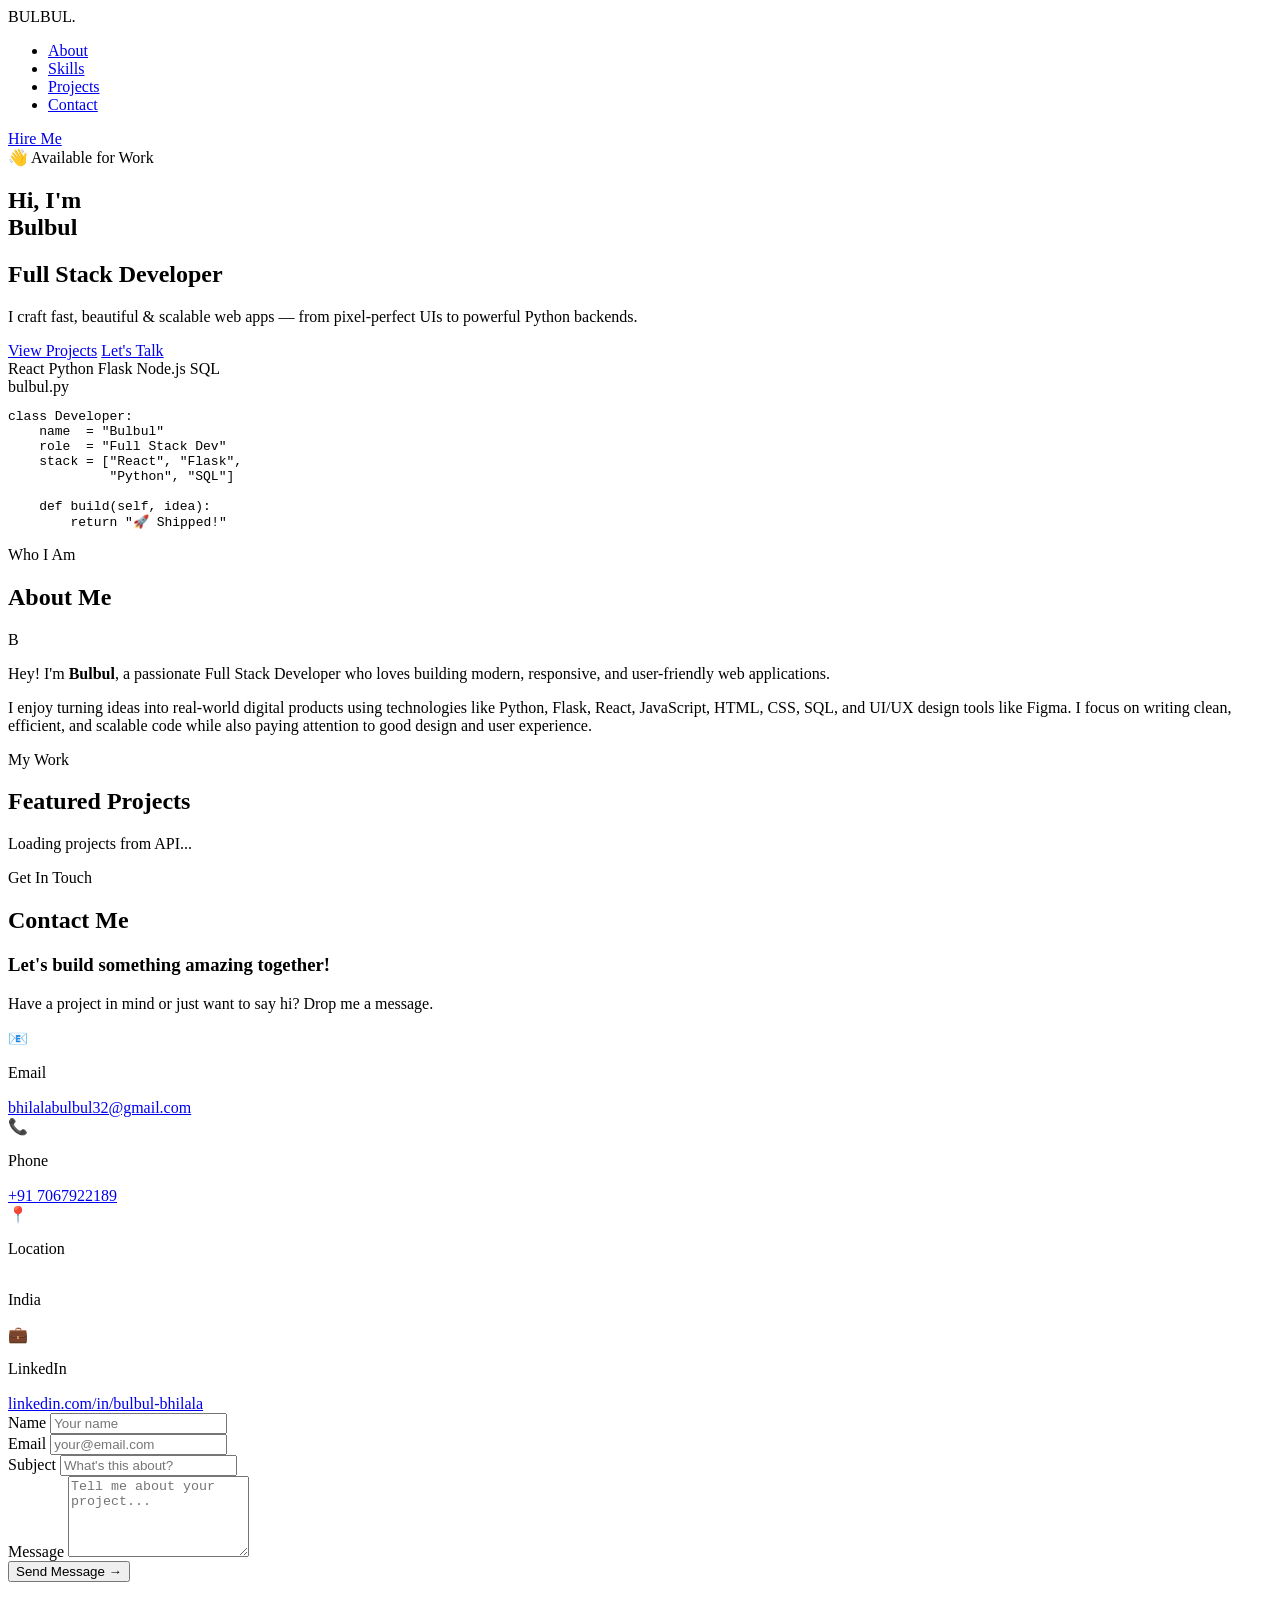
==== templates/index.html @ 244468cb "update change" ====
<!DOCTYPE html>
<html lang="en">
<head>
  <meta charset="UTF-8"/>
  <meta name="viewport" content="width=device-width, initial-scale=1.0"/>
  <title>Bulbul | Full Stack Developer</title>
  <link href="https://fonts.googleapis.com/css2?family=Syne:wght@400;700;800&family=DM+Sans:wght@300;400;500&display=swap" rel="stylesheet"/>
  <link rel="stylesheet" href="{{ url_for('static', filename='style.css') }}"/>
</head>
<body>

  <!-- NAVBAR -->
  <nav class="navbar" id="navbar">
    <div class="logo">BUL<span>BUL</span><em>.</em></div>
    <ul class="nav-links">
      <li><a href="#about">About</a></li>
      <li><a href="#skills">Skills</a></li>
      <li><a href="#projects">Projects</a></li>
      <li><a href="#contact">Contact</a></li>
    </ul>
    <a href="#contact" class="nav-cta">Hire Me</a>
  </nav>

  <!-- HERO -->
  <section class="hero" id="home">
    <div class="blob blob1"></div>
    <div class="blob blob2"></div>
    <div class="blob blob3"></div>
    <div class="hero-left">
      <span class="badge">👋 Available for Work</span>
      <h1>Hi, I'm <br/><span class="grad-text">Bulbul</span></h1>
      <h2 class="hero-role">Full Stack Developer</h2>
      <p class="hero-desc">I craft fast, beautiful & scalable web apps — from pixel-perfect UIs to powerful Python backends.</p>
      <div class="hero-btns">
        <a href="#projects" class="btn btn-grad">View Projects</a>
        <a href="#contact" class="btn btn-ghost">Let's Talk</a>
      </div>
      <div class="tech-chips">
        <span>React</span>
        <span>Python</span>
        <span>Flask</span>
        <span>Node.js</span>
        <span>SQL</span>
      </div>
    </div>
    <div class="hero-right">
      <div class="code-window">
        <div class="win-bar">
          <span class="dot r"></span>
          <span class="dot y"></span>
          <span class="dot g"></span>
          <span class="win-title">bulbul.py</span>
        </div>
<pre class="code-body"><span class="ck">class</span> <span class="cc">Developer</span>:
    name  = <span class="cs">"Bulbul"</span>
    role  = <span class="cs">"Full Stack Dev"</span>
    stack = [<span class="cs">"React"</span>, <span class="cs">"Flask"</span>,
             <span class="cs">"Python"</span>, <span class="cs">"SQL"</span>]

    <span class="ck">def</span> <span class="cf">build</span>(self, idea):
        <span class="ck">return</span> <span class="cs">"🚀 Shipped!"</span></pre>
      </div>
    </div>
  </section>

  <!-- ABOUT -->
  <section class="about section" id="about">
    <div class="container">
      <p class="sec-tag">Who I Am</p>
      <h2 class="sec-title">About <span>Me</span></h2>
      <div class="about-grid">
        <div class="about-left">
          <div class="avatar-wrap">
            <div class="avatar-ring"></div>
            <div class="avatar">B</div>
          </div>
        </div>
        <div class="about-right">
<p>Hey! I'm <strong>Bulbul</strong>, a passionate Full Stack Developer who loves building modern, responsive, and user-friendly web applications.</p>

<p>I enjoy turning ideas into real-world digital products using technologies like Python, Flask, React, JavaScript, HTML, CSS, SQL, and UI/UX design tools like Figma. I focus on writing clean, efficient, and scalable code while also paying attention to good design and user experience.</p>
        </div>
      </div>
    </div>
  </section>
  <section class="projects section" id="projects">
    <div class="container">
      <p class="sec-tag">My Work</p>
      <h2 class="sec-title">Featured <span>Projects</span></h2>
      <div class="projects-grid" id="projects-grid">
        <p class="loading-txt">Loading projects from API...</p>
      </div>
    </div>
  </section>

  <!-- CONTACT -->
  <section class="contact section" id="contact">
    <div class="container">
      <p class="sec-tag">Get In Touch</p>
      <h2 class="sec-title">Contact <span>Me</span></h2>
      <div class="contact-grid">

        <!-- LEFT: Info + Details -->
        <div class="contact-left">
          <h3>Let's build something amazing together!</h3>
          <p>Have a project in mind or just want to say hi? Drop me a message.</p>

          <div class="contact-details">

            <div class="contact-item">
              <div class="contact-icon">📧</div>
              <div style="display: flex; flex-direction: column; gap: 1px;">
                <p class="contact-label">Email</p>
                <a href="mailto:bhilalabulbul32@gmail.com" class="contact-value">bhilalabulbul32@gmail.com</a>
              </div>
            </div>

            <div class="contact-item">
              <div class="contact-icon">📞</div>
              <div style="display: flex; flex-direction: column; gap: 1px;">
                <p class="contact-label">Phone</p>
                <a href="tel:+917067922189" class="contact-value">+91 7067922189</a>
              </div>
            </div>

            <div class="contact-item">
              <div class="contact-icon">📍</div>
              <div style="display: flex; flex-direction: column; gap: 1px;">
                <p class="contact-label">Location</p>
                <p class="contact-value">India</p>
              </div>
            </div>

            <div class="contact-item">
              <div class="contact-icon">💼</div>
              <div style="display: flex; flex-direction: column; gap: 1px;">
                <p class="contact-label">LinkedIn</p>
                <a href="https://www.linkedin.com/in/bulbul-bhilala-965a3332b" target="_blank" class="contact-value">linkedin.com/in/bulbul-bhilala</a>
              </div>
            </div>

          </div>
        </div>

        <!-- RIGHT: Contact Form -->
        <form class="contact-form" id="contactForm">
          <input type="hidden" name="access_key" value="e0e273f2-688c-4312-92c9-4415146a4532">

          <div class="form-row">
            <div class="field">
              <label>Name</label>
              <input type="text" name="name" placeholder="Your name" required/>
            </div>
            <div class="field">
              <label>Email</label>
              <input type="email" name="email" placeholder="your@email.com" required/>
            </div>
          </div>

          <div class="field">
            <label>Subject</label>
            <input type="text" name="subject" placeholder="What's this about?" required/>
          </div>

          <div class="field">
            <label>Message</label>
            <textarea name="message" rows="5" placeholder="Tell me about your project..." required></textarea>
          </div>

          <button type="submit" class="btn btn-grad btn-full" id="submitBtn">Send Message →</button>
          <p id="formStatus" style="margin-top: 10px; text-align: center; font-size: 14px;"></p>
        </form>

      </div>
    </div>
  </section>

  <!-- FOOTER -->
  <footer class="footer">
    <p>Designed & Built by <strong>Bulbul</strong>Full Stack Developer. All Rights Reserved.</p>
  </footer>

  <script>
    window.addEventListener('scroll', () => {
      document.getElementById('navbar').classList.toggle('scrolled', scrollY > 60);
    });

    fetch('/api/projects')
      .then(r => r.json())
      .then(data => {
        const grid = document.getElementById('projects-grid');
        grid.innerHTML = data.map(p => `
          <div class="proj-card">
            <div class="proj-tag">${p.tag}</div>
            <h3>${p.title}</h3>
            <p>${p.description}</p>
            <div class="proj-tech">
              ${p.tech.map(t => `<span>${t}</span>`).join('')}
            </div>
          </div>
        `).join('');
      });

    const form = document.getElementById('contactForm');
    const btn = document.getElementById('submitBtn');
    const status = document.getElementById('formStatus');

    form.addEventListener('submit', async (e) => {
      e.preventDefault();
      btn.textContent = 'Sending...';
      btn.disabled = true;
      status.textContent = '';
      const formData = new FormData(form);
      try {
        const res = await fetch('https://api.web3forms.com/submit', {
          method: 'POST',
          body: formData
        });
        const data = await res.json();
        if (data.success) {
          btn.textContent = '✅ Message Sent!';
          status.style.color = '#4ade80';
          status.textContent = "Thanks! I'll get back to you soon.";
          form.reset();
        } else {
          throw new Error('Submission failed');
        }
      } catch (err) {
        btn.textContent = 'Send Message →';
        btn.disabled = false;
        status.style.color = '#f87171';
        status.textContent = 'Something went wrong. Please try again.';
      }
    });
  </script>

</body>
</html>
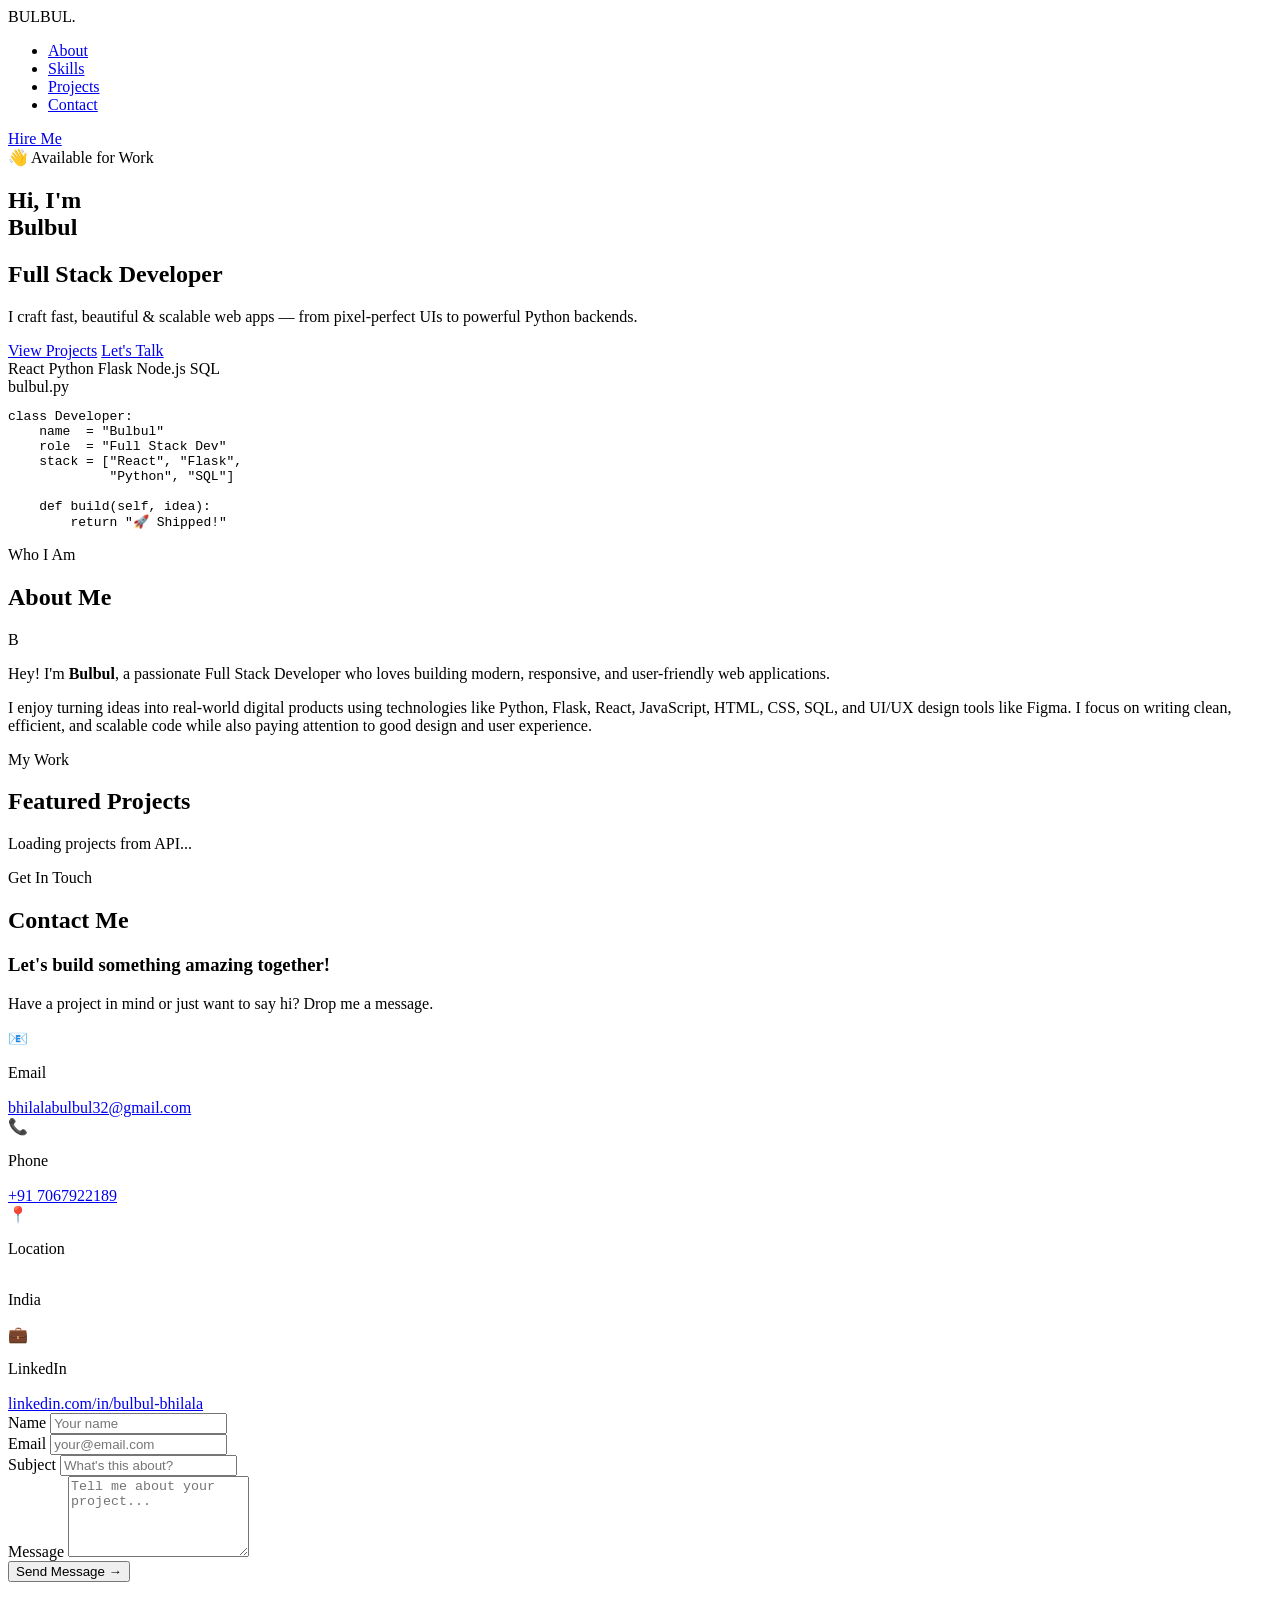
==== commit dad05cc9: "changes update" ====
--- a/templates/index.html
+++ b/templates/index.html
@@ -177,7 +177,7 @@
 
   <!-- FOOTER -->
   <footer class="footer">
-    <p>Designed & Built by <strong>Bulbul</strong>Full Stack Developer. All Rights Reserved.</p>
+    <p>Designed & Built by<strong> Bulbul </strong> — Full Stack Developer</p>
   </footer>
 
   <script>
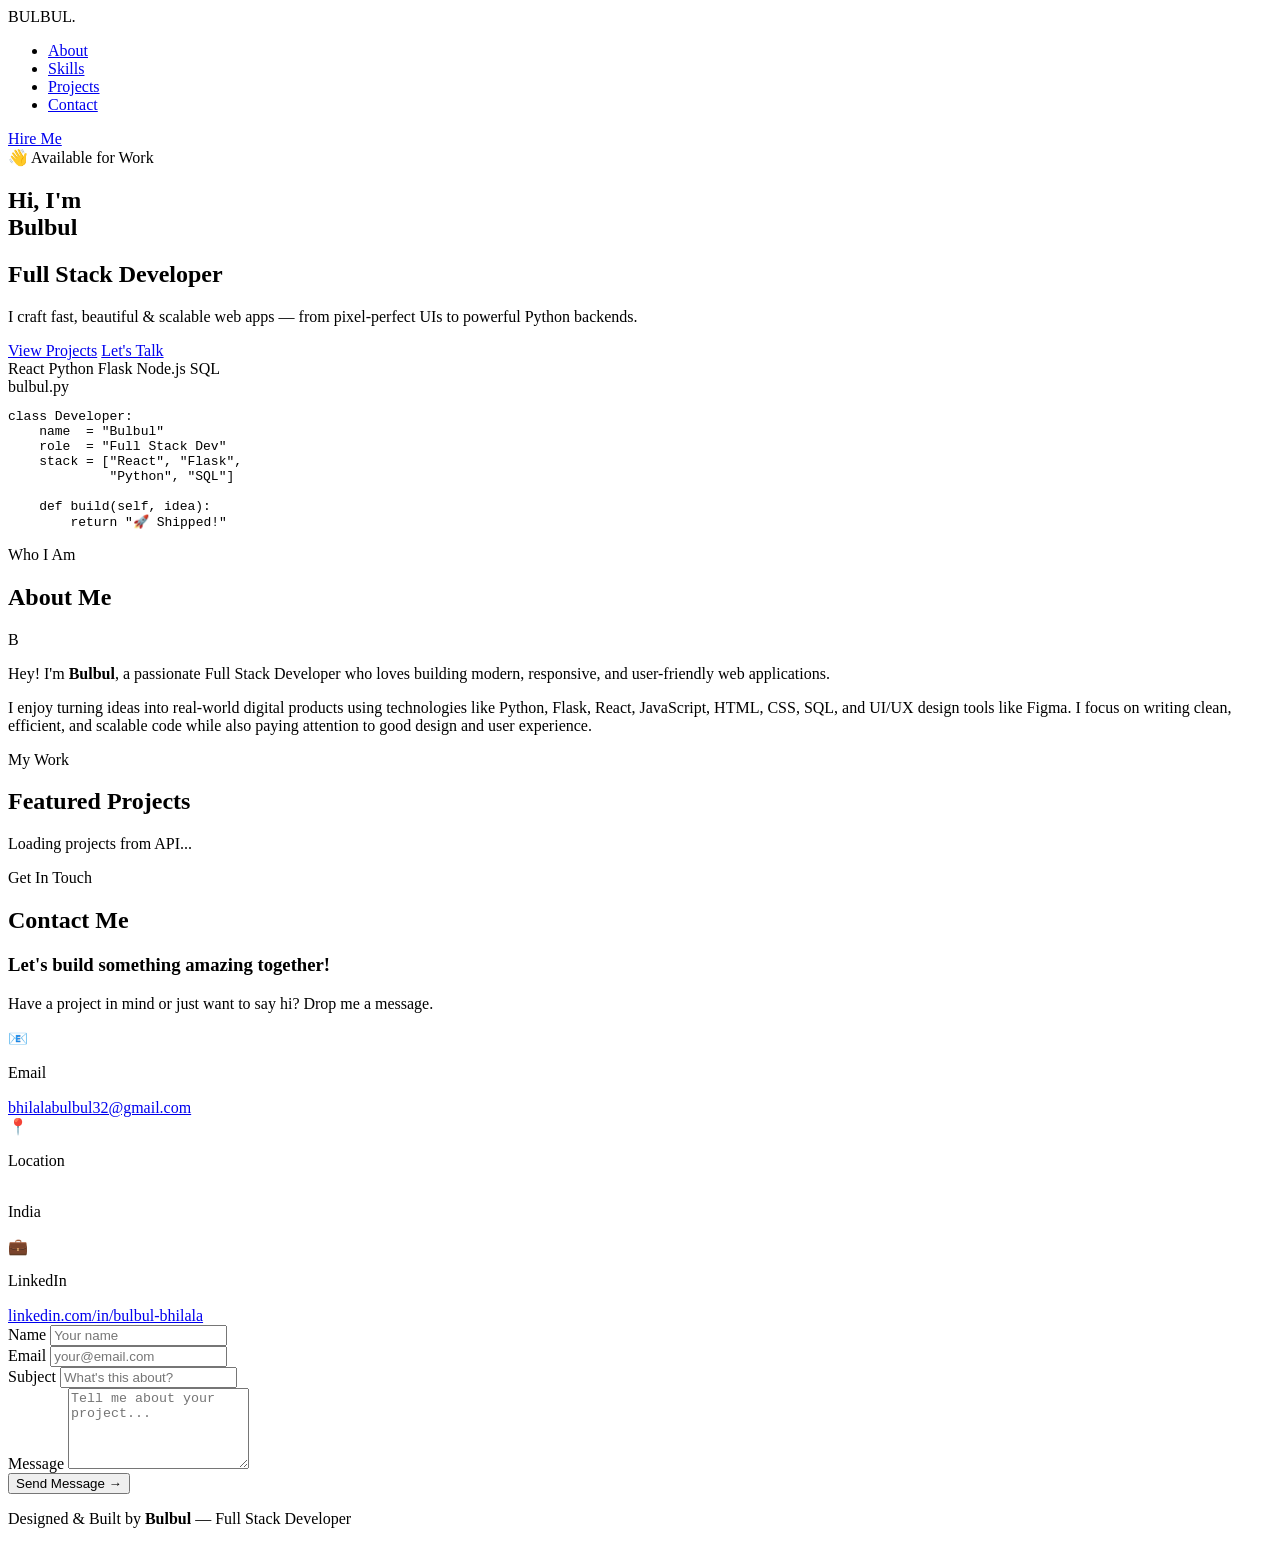
==== commit e2e58fa1: "update changes" ====
--- a/templates/index.html
+++ b/templates/index.html
@@ -115,13 +115,13 @@
               </div>
             </div>
 
-            <div class="contact-item">
+            <!-- <div class="contact-item">
               <div class="contact-icon">📞</div>
               <div style="display: flex; flex-direction: column; gap: 1px;">
                 <p class="contact-label">Phone</p>
                 <a href="tel:+917067922189" class="contact-value">+91 7067922189</a>
               </div>
-            </div>
+            </div> -->
 
             <div class="contact-item">
               <div class="contact-icon">📍</div>
@@ -189,18 +189,30 @@
       .then(r => r.json())
       .then(data => {
         const grid = document.getElementById('projects-grid');
-        grid.innerHTML = data.map(p => `
-          <div class="proj-card">
-            <div class="proj-tag">${p.tag}</div>
-            <h3>${p.title}</h3>
-            <p>${p.description}</p>
-            <div class="proj-tech">
-              ${p.tech.map(t => `<span>${t}</span>`).join('')}
-            </div>
-          </div>
-        `).join('');
+      grid.innerHTML = data.map(p => `
+  <div class="proj-card">
+
+    <img src="${p.image}" alt="${p.title}" class="proj-img">
+
+    <div class="proj-tag">${p.tag}</div>
+
+    <h3>${p.title}</h3>
+
+    <p>${p.description}</p>
+
+    <div class="proj-tech">
+      ${p.tech.map(t => `<span>${t}</span>`).join('')}
+    </div>
+
+    <div class="proj-links">
+      <a href="#">In Deployment</a>
+      <a href="${p.github}" target="_blank">GitHub</a>
+    </div>
+
+  </div>
+`).join('');
+      
       });
-
     const form = document.getElementById('contactForm');
     const btn = document.getElementById('submitBtn');
     const status = document.getElementById('formStatus');
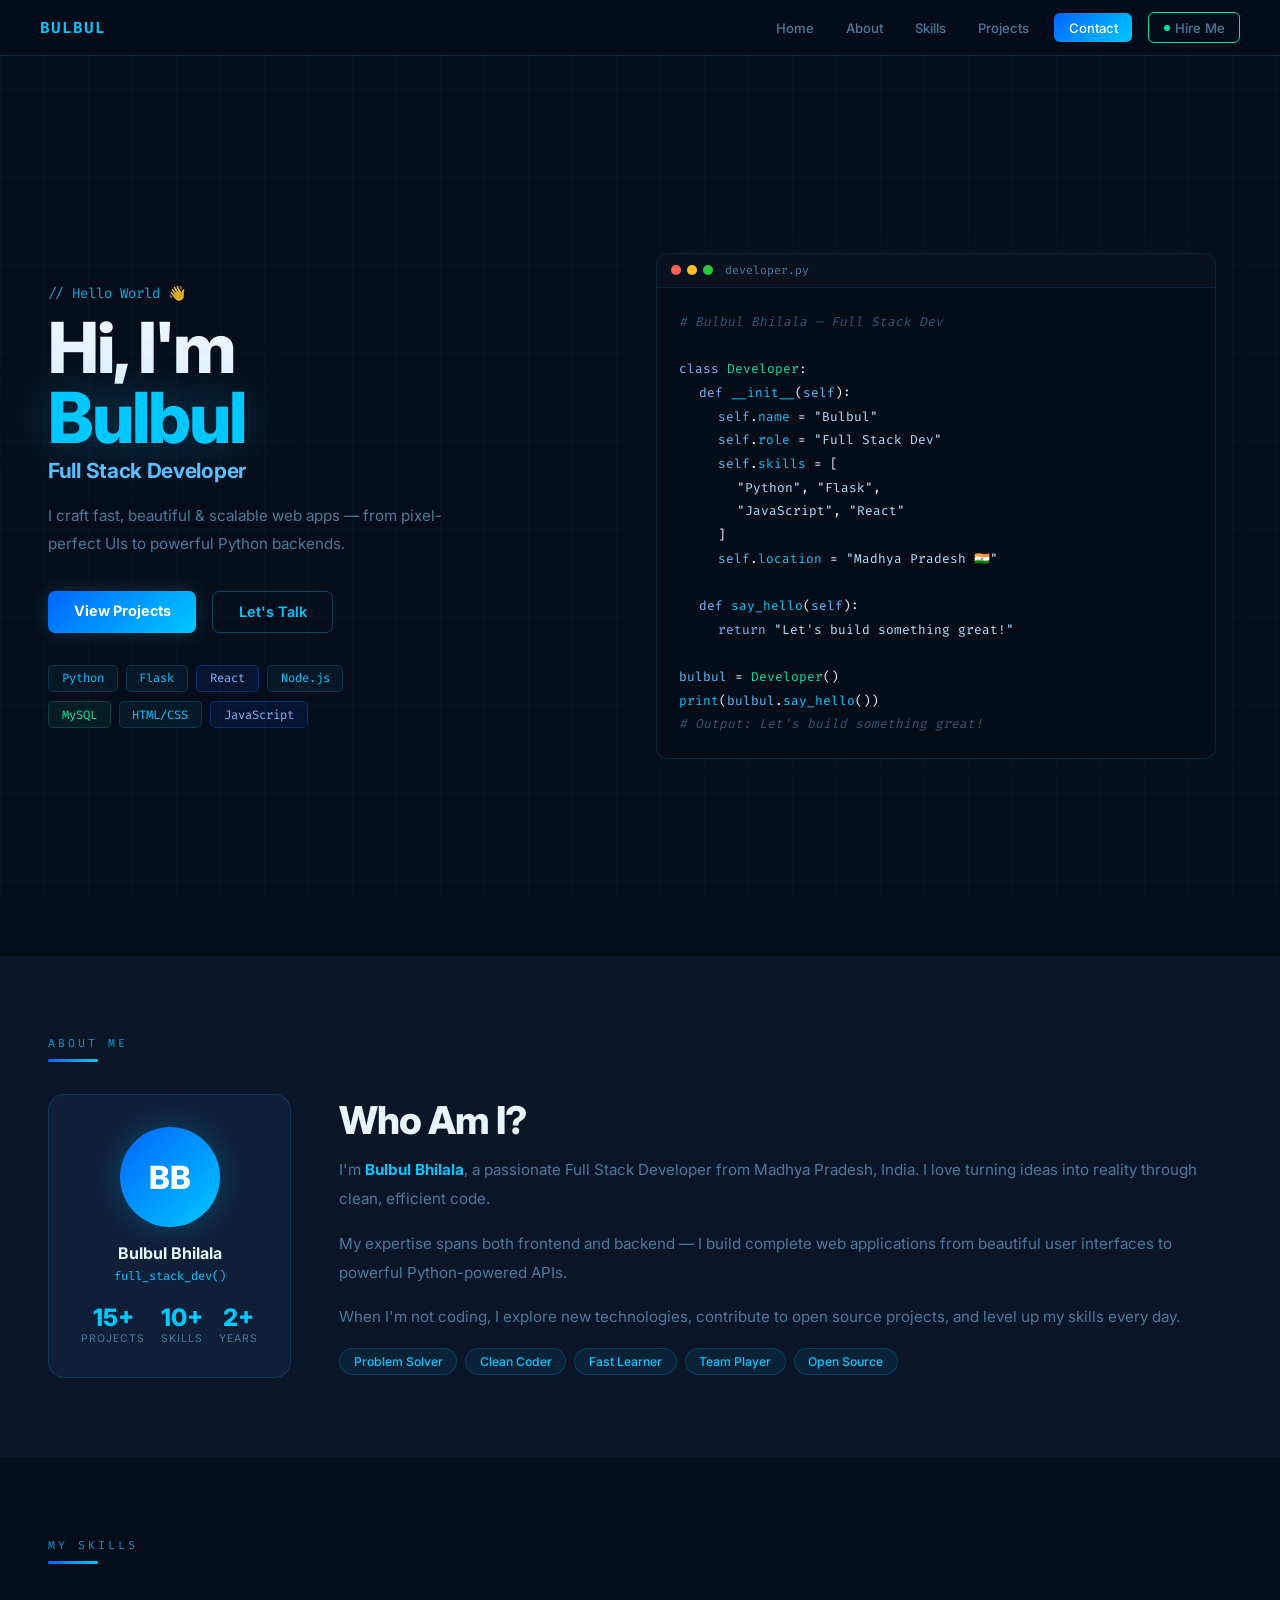
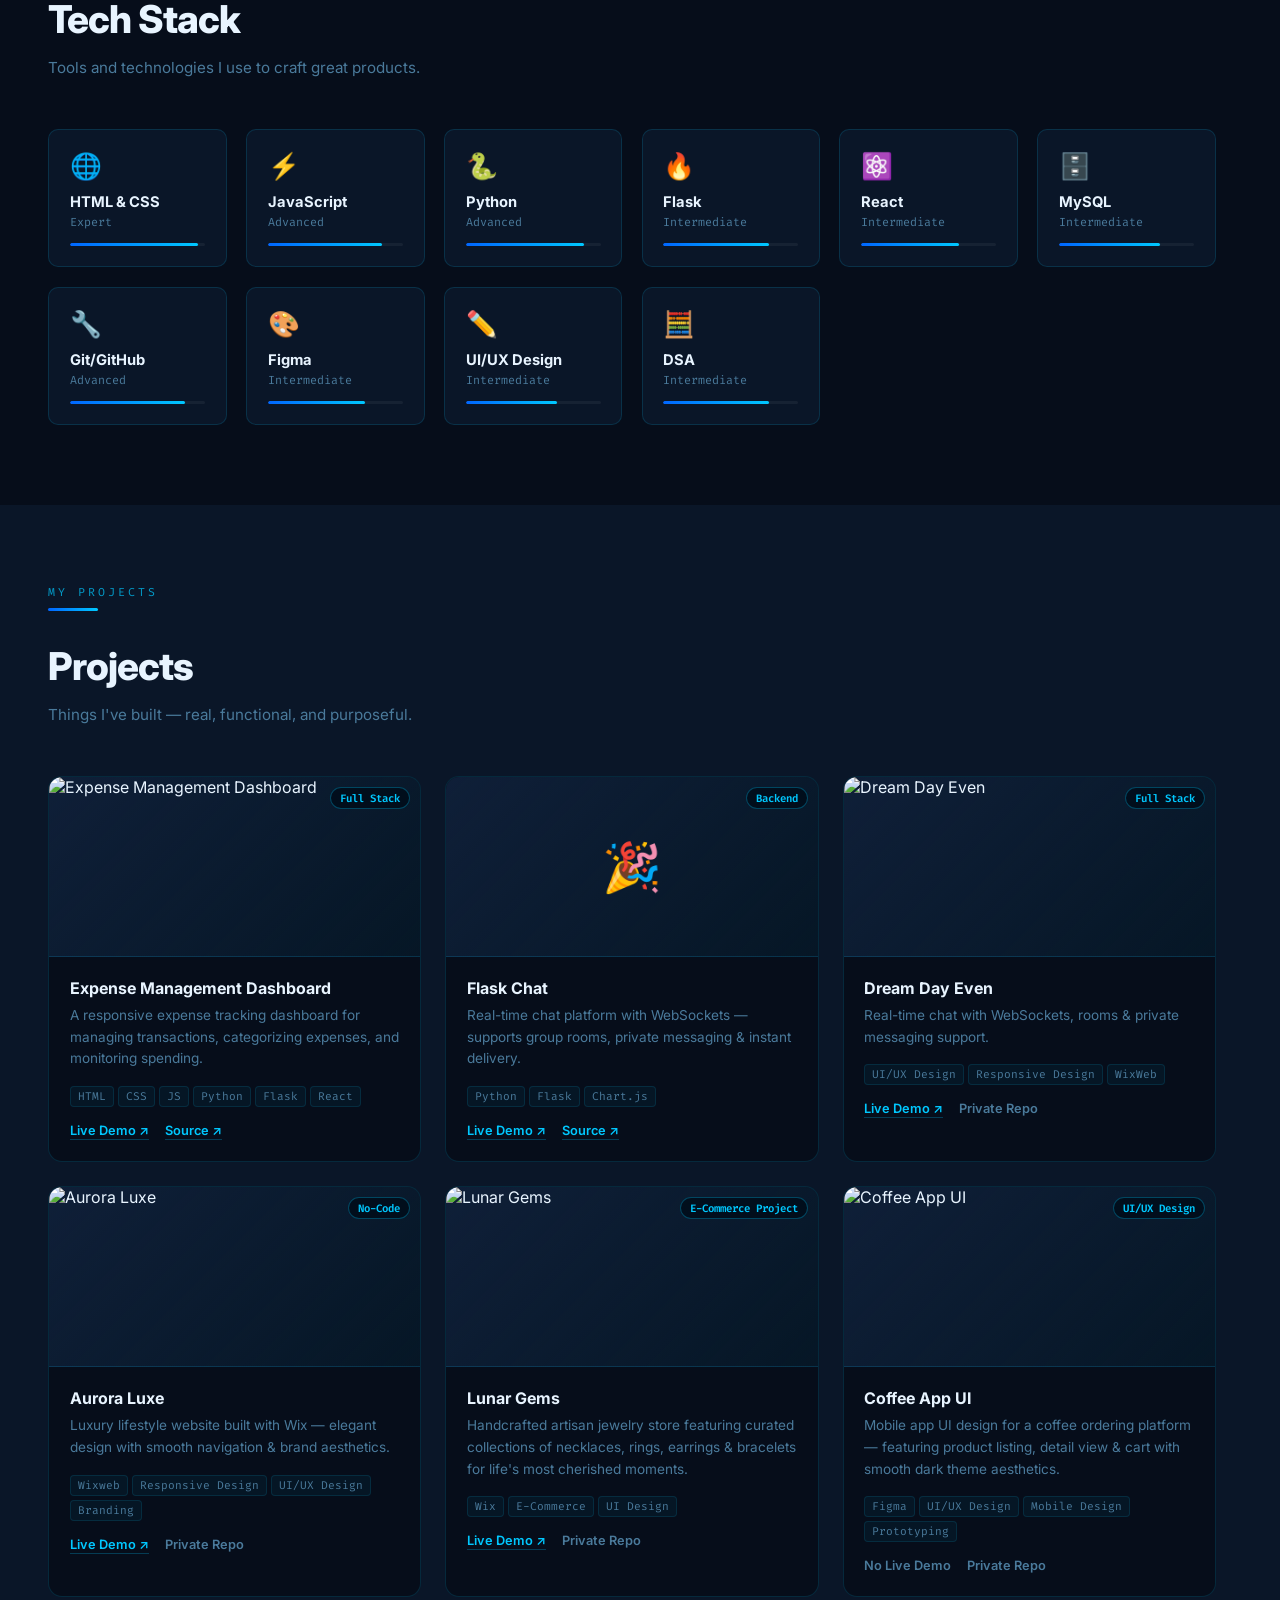
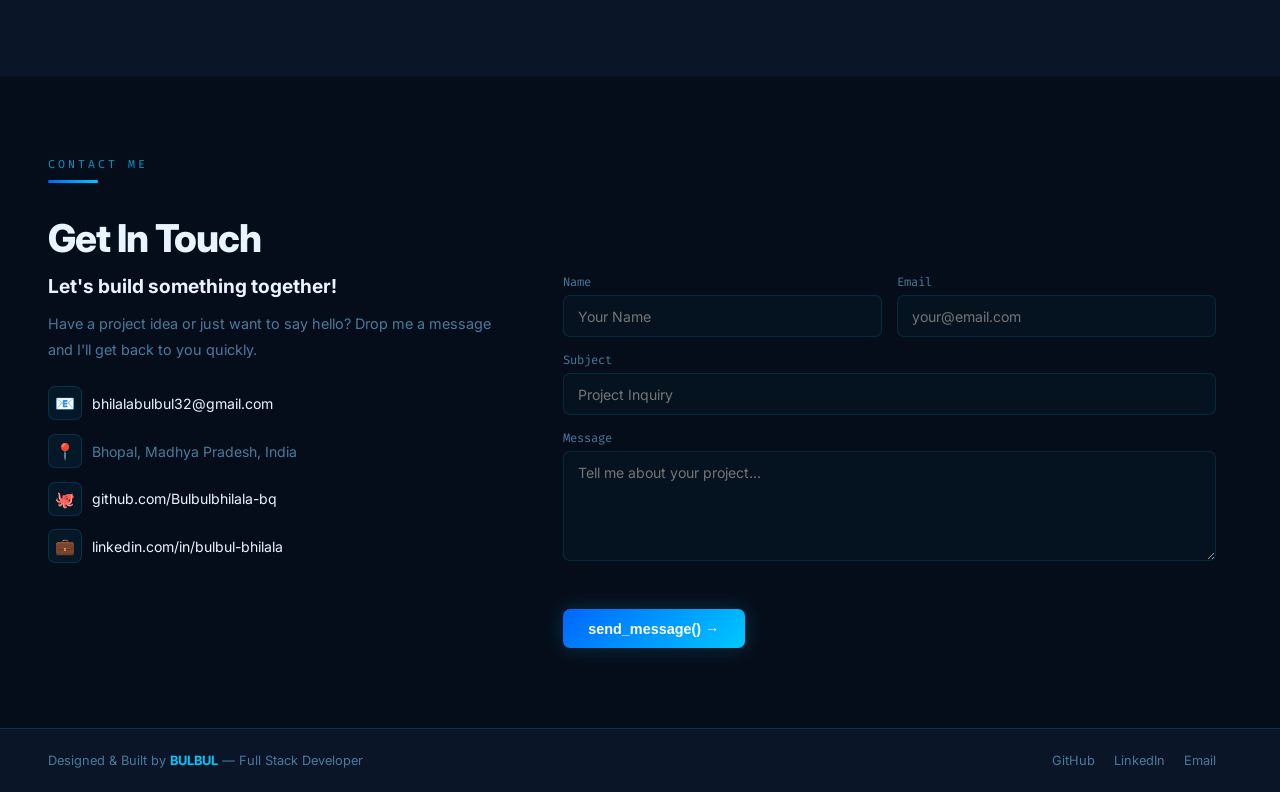
==== commit d5bb763d: "first commit" ====
--- a/templates/index.html
+++ b/templates/index.html
@@ -3,248 +3,463 @@
 <head>
   <meta charset="UTF-8"/>
   <meta name="viewport" content="width=device-width, initial-scale=1.0"/>
-  <title>Bulbul | Full Stack Developer</title>
-  <link href="https://fonts.googleapis.com/css2?family=Syne:wght@400;700;800&family=DM+Sans:wght@300;400;500&display=swap" rel="stylesheet"/>
-  <link rel="stylesheet" href="{{ url_for('static', filename='style.css') }}"/>
+  <title>Bulbul Bhilala — Portfolio</title>
+  <link href="https://fonts.googleapis.com/css2?family=Fira+Code:wght@400;500;600&family=Inter:wght@300;400;500;600;700;800&display=swap" rel="stylesheet"/>
+  <style>
+    *,*::before,*::after{box-sizing:border-box;margin:0;padding:0}
+    :root{
+      --bg:#060d1a;--bg2:#0a1628;--bg3:#0f1f38;
+      --accent:#00c8ff;--accent2:#0066ff;
+      --text:#e8f4ff;--muted:#4a7a9b;
+      --border:rgba(0,200,255,0.15);--code-bg:#040c18;--green:#00e5a0;
+    }
+    html{scroll-behavior:smooth}
+    body{background:var(--bg);color:var(--text);font-family:'Inter',sans-serif;overflow-x:hidden;min-height:100vh;}
+    .bg-grid{position:fixed;inset:0;pointer-events:none;z-index:0;
+      background-image:linear-gradient(rgba(0,200,255,0.03) 1px,transparent 1px),
+                       linear-gradient(90deg,rgba(0,200,255,0.03) 1px,transparent 1px);
+      background-size:44px 44px;}
+
+    .topbar{position:fixed;top:0;left:0;right:0;height:56px;
+      background:rgba(6,13,26,0.97);border-bottom:1px solid var(--border);
+      display:flex;align-items:center;justify-content:space-between;
+      padding:0 2.5rem;z-index:100;backdrop-filter:blur(14px);}
+    .logo{font-family:'Fira Code',monospace;font-size:1rem;font-weight:600;color:var(--accent);letter-spacing:1px;}
+    .topnav{display:flex;align-items:center;gap:0.2rem;}
+    .topnav a{color:var(--muted);text-decoration:none;font-size:0.82rem;font-weight:500;
+      padding:0.4rem 0.9rem;border-radius:6px;transition:color 0.2s,background 0.2s;}
+    .topnav a:hover{color:var(--text);background:rgba(0,200,255,0.06);}
+    .topnav a.nav-cta{background:linear-gradient(135deg,var(--accent2),var(--accent));color:#fff;margin-left:0.5rem;}
+    .topnav a.nav-cta:hover{opacity:0.88;}
+    .btn-hire{background:transparent;border:1.5px solid var(--green);color:var(--green);
+      padding:0.38rem 1.1rem;border-radius:7px;text-decoration:none;font-weight:700;font-size:0.82rem;
+      margin-left:0.8rem;cursor:pointer;transition:all 0.25s;display:inline-flex;align-items:center;gap:5px;
+      animation:hireGlow 2.5s ease-in-out infinite;}
+    .btn-hire:hover{background:rgba(0,229,160,0.1);box-shadow:0 0 22px rgba(0,229,160,0.35);transform:translateY(-1px);}
+    @keyframes hireGlow{0%,100%{box-shadow:0 0 8px rgba(0,229,160,0.15)}50%{box-shadow:0 0 18px rgba(0,229,160,0.4)}}
+    .hire-dot{width:6px;height:6px;border-radius:50%;background:var(--green);animation:pulse 2s infinite;}
+    @keyframes pulse{0%,100%{opacity:1}50%{opacity:0.35}}
+
+    main{padding-top:56px;position:relative;z-index:1;}
+
+    #home{min-height:100vh;display:grid;grid-template-columns:1fr 1fr;
+      align-items:center;padding:0 4rem 0 3rem;gap:3rem;overflow:hidden;}
+    .hi-line{font-family:'Fira Code',monospace;font-size:0.88rem;color:var(--accent);margin-bottom:0.6rem;opacity:0.85;}
+    .hero-name{font-size:clamp(3rem,5.5vw,4.8rem);font-weight:800;line-height:1.0;letter-spacing:-2px;margin-bottom:0.3rem;}
+    .name-hi{color:var(--text)}
+    .name-bulbul{color:var(--accent);display:block;text-shadow:0 0 60px rgba(0,200,255,0.4);}
+    .hero-role{font-size:1.3rem;font-weight:700;color:#5bbfff;margin-bottom:1.2rem;letter-spacing:-0.3px;}
+    .hero-desc{color:var(--muted);font-size:0.95rem;line-height:1.85;max-width:420px;margin-bottom:2rem;}
+    .hero-btns{display:flex;gap:1rem;flex-wrap:wrap;}
+    .btn-primary{background:linear-gradient(135deg,var(--accent2),var(--accent));color:#fff;padding:0.72rem 1.6rem;
+      border-radius:7px;text-decoration:none;font-weight:700;font-size:0.9rem;border:none;cursor:pointer;
+      transition:transform 0.2s,box-shadow 0.2s;display:inline-block;box-shadow:0 0 20px rgba(0,200,255,0.2);}
+    .btn-primary:hover{transform:translateY(-2px);box-shadow:0 0 30px rgba(0,200,255,0.35);}
+    .btn-ghost{background:transparent;border:1.5px solid rgba(0,200,255,0.3);color:var(--accent);
+      padding:0.72rem 1.6rem;border-radius:7px;text-decoration:none;font-weight:600;font-size:0.9rem;
+      cursor:pointer;transition:border-color 0.2s,transform 0.2s,background 0.2s;display:inline-block;}
+    .btn-ghost:hover{border-color:var(--accent);transform:translateY(-2px);background:rgba(0,200,255,0.06);}
+    .skill-pills{display:flex;flex-direction:column;gap:0.6rem;margin-top:2rem;}
+    .pill-row{display:flex;gap:0.5rem;flex-wrap:wrap;}
+    .pill{background:rgba(0,200,255,0.06);border:1px solid rgba(0,200,255,0.18);color:var(--accent);
+      padding:0.28rem 0.8rem;border-radius:5px;font-size:0.76rem;font-family:'Fira Code',monospace;transition:background 0.2s;}
+    .pill:hover{background:rgba(0,200,255,0.12)}
+    .pill.blue{background:rgba(0,102,255,0.1);border-color:rgba(0,102,255,0.3);color:#7eb8ff;}
+    .pill.teal{background:rgba(0,229,160,0.07);border-color:rgba(0,229,160,0.2);color:var(--green);}
+
+    .code-box{background:var(--code-bg);border:1px solid var(--border);border-radius:12px;overflow:hidden;
+      font-family:'Fira Code',monospace;box-shadow:0 0 40px rgba(0,200,255,0.06);}
+    .code-titlebar{background:#0a1220;padding:9px 14px;display:flex;align-items:center;gap:6px;border-bottom:1px solid rgba(0,200,255,0.1);}
+    .dot-r{width:10px;height:10px;border-radius:50%;background:#ff5f56}
+    .dot-y{width:10px;height:10px;border-radius:50%;background:#ffbd2e}
+    .dot-g{width:10px;height:10px;border-radius:50%;background:#27c93f}
+    .code-filename{font-size:0.72rem;color:#4a7a9b;margin-left:6px;}
+    .code-body{padding:1.4rem;font-size:0.8rem;line-height:1.85;}
+    .kw{color:#7eb8ff}.cls{color:#00e5a0}.fn{color:#00c8ff}
+    .st{color:#b3e5ff}.cm{color:#2d5a7a;font-style:italic}.var{color:#5bbfff}
+    .i1{display:inline-block;width:1.5em}.i2{display:inline-block;width:3em}
+
+    section{padding:5rem 4rem 5rem 3rem}
+    .sec-tag{font-family:'Fira Code',monospace;font-size:0.72rem;letter-spacing:3px;
+      text-transform:uppercase;color:var(--accent);margin-bottom:0.5rem;opacity:0.75;}
+    .sec-title{font-size:clamp(1.8rem,3vw,2.4rem);font-weight:800;letter-spacing:-1px;margin-bottom:0.8rem;}
+    .sec-sub{color:var(--muted);font-size:0.95rem;margin-bottom:3rem;max-width:500px;line-height:1.7}
+    .sec-line{width:50px;height:3px;background:linear-gradient(90deg,var(--accent2),var(--accent));border-radius:2px;margin-bottom:2rem;}
+
+    #about{background:var(--bg2)}
+    .about-grid{display:grid;grid-template-columns:auto 1fr;gap:3rem;align-items:center;}
+    .about-card{background:var(--bg3);border:1px solid var(--border);border-radius:16px;padding:2rem;text-align:center;min-width:200px;}
+    .av{width:100px;height:100px;border-radius:50%;background:linear-gradient(135deg,var(--accent2),var(--accent));
+      display:flex;align-items:center;justify-content:center;font-size:2rem;font-weight:800;color:#fff;
+      margin:0 auto 1rem;box-shadow:0 0 30px rgba(0,200,255,0.25);}
+    .av-name{font-size:1rem;font-weight:700;margin-bottom:0.3rem;}
+    .av-role{font-size:0.76rem;color:var(--accent);font-family:'Fira Code',monospace;}
+    .stat-mini{margin-top:1.2rem;display:flex;gap:1rem;justify-content:center;flex-wrap:wrap;}
+    .sm-n{font-size:1.5rem;font-weight:800;color:var(--accent);}
+    .sm-l{font-size:0.66rem;color:var(--muted);letter-spacing:1px;}
+    .about-text p{color:var(--muted);line-height:1.9;margin-bottom:1rem;font-size:0.95rem;}
+    .about-text strong{color:var(--accent)}
+    .highlight-tags{display:flex;flex-wrap:wrap;gap:0.5rem;margin-top:1rem;}
+    .htag{background:rgba(0,200,255,0.07);border:1px solid rgba(0,200,255,0.18);color:var(--accent);
+      padding:0.3rem 0.85rem;border-radius:100px;font-size:0.76rem;font-weight:500;}
+
+    #skills{background:var(--bg)}
+    .skills-grid{display:grid;grid-template-columns:repeat(auto-fit,minmax(175px,1fr));gap:1.2rem;}
+    .sk{background:var(--bg2);border:1px solid var(--border);border-radius:10px;padding:1.3rem;
+      transition:border-color 0.25s,transform 0.2s,box-shadow 0.2s;}
+    .sk:hover{border-color:var(--accent);transform:translateY(-4px);box-shadow:0 8px 30px rgba(0,200,255,0.1);}
+    .sk-ico{font-size:1.6rem;margin-bottom:0.7rem;}
+    .sk-name{font-weight:700;font-size:0.92rem;margin-bottom:0.2rem;}
+    .sk-lv{font-size:0.73rem;color:var(--muted);font-family:'Fira Code',monospace;margin-bottom:0.8rem;}
+    .sk-bar{height:3px;background:rgba(255,255,255,0.05);border-radius:2px;overflow:hidden;}
+    .sk-fill{height:100%;background:linear-gradient(90deg,var(--accent2),var(--accent));border-radius:2px;transition:width 1.2s ease;}
+
+    #projects{background:var(--bg2)}
+    .proj-grid{display:grid;grid-template-columns:repeat(auto-fit,minmax(300px,1fr));gap:1.5rem;}
+    .pc{background:var(--bg);border:1px solid var(--border);border-radius:14px;overflow:hidden;
+      transition:border-color 0.25s,transform 0.2s,box-shadow 0.2s;}
+    .pc:hover{border-color:var(--accent);transform:translateY(-6px);box-shadow:0 16px 40px rgba(0,200,255,0.1);}
+    .pt{height:180px;overflow:hidden;position:relative;
+      background:linear-gradient(135deg,var(--bg3),rgba(0,200,255,0.05));border-bottom:1px solid var(--border);}
+    .pt img{width:100%;height:100%;object-fit:cover;transition:transform 0.4s ease;display:block;}
+    .pc:hover .pt img{transform:scale(1.04);}
+    .pt-fallback{width:100%;height:100%;display:flex;align-items:center;justify-content:center;font-size:3rem;}
+    .pb-badge{position:absolute;top:10px;right:10px;background:rgba(0,13,26,0.85);
+      border:1px solid rgba(0,200,255,0.3);color:var(--accent);padding:3px 9px;border-radius:100px;
+      font-size:0.67rem;font-family:'Fira Code',monospace;font-weight:600;backdrop-filter:blur(6px);}
+    .pb{padding:1.3rem;}
+    .pt2{font-weight:700;font-size:1rem;margin-bottom:0.45rem;}
+    .pd{color:var(--muted);font-size:0.85rem;line-height:1.6;margin-bottom:1rem;}
+    .ptags{display:flex;flex-wrap:wrap;gap:4px;margin-bottom:1rem;}
+    .ptag{background:rgba(0,200,255,0.05);border:1px solid rgba(0,200,255,0.12);color:#4a7a9b;
+      padding:2px 7px;border-radius:4px;font-size:0.7rem;font-family:'Fira Code',monospace;}
+    .pls{display:flex;gap:1rem;}
+    .pl{color:var(--accent);font-size:0.8rem;text-decoration:none;font-weight:600;display:flex;align-items:center;gap:4px;
+      border-bottom:1px solid rgba(0,200,255,0.25);padding-bottom:1px;transition:border-color 0.2s,color 0.2s;}
+    .pl:hover{border-color:var(--accent);color:#fff}
+    .pl.disabled{color:var(--muted);border-color:transparent;pointer-events:none;}
+
+    #contact{background:var(--bg)}
+    .contact-grid{display:grid;grid-template-columns:1fr 1.4fr;gap:3rem;align-items:start;}
+    .ci h3{font-size:1.2rem;font-weight:700;margin-bottom:0.8rem;}
+    .ci p{color:var(--muted);font-size:0.9rem;line-height:1.8;margin-bottom:1.5rem;}
+    .citem{display:flex;align-items:center;gap:10px;margin-bottom:0.85rem;font-size:0.88rem;color:var(--muted);}
+    .cico2{width:34px;height:34px;background:rgba(0,200,255,0.06);border:1px solid rgba(0,200,255,0.15);
+      border-radius:7px;display:flex;align-items:center;justify-content:center;font-size:1rem;flex-shrink:0;}
+    .citem a{color:var(--text);text-decoration:none;}
+    .citem a:hover{color:var(--accent)}
+    .cf{display:flex;flex-direction:column;gap:0.9rem;}
+    .frow{display:grid;grid-template-columns:1fr 1fr;gap:0.9rem;}
+    .fg{display:flex;flex-direction:column;gap:0.35rem;}
+    .fg label{font-size:0.76rem;color:var(--muted);font-family:'Fira Code',monospace;}
+    .fg input,.fg textarea{background:rgba(0,200,255,0.03);border:1px solid rgba(0,200,255,0.12);
+      border-radius:7px;padding:0.72rem 0.9rem;color:var(--text);font-family:inherit;
+      font-size:0.88rem;transition:border-color 0.2s;}
+    .fg input:focus,.fg textarea:focus{outline:none;border-color:var(--accent)}
+    .fg textarea{min-height:110px;resize:vertical;}
+    .fstatus{font-size:0.8rem;color:var(--accent);min-height:1.2rem;}
+
+    footer{background:var(--bg2);border-top:1px solid var(--border);
+      padding:1.5rem 4rem 1.5rem 3rem;display:flex;align-items:center;
+      justify-content:space-between;flex-wrap:wrap;gap:1rem;}
+    footer p{color:var(--muted);font-size:0.8rem;}
+    footer strong{color:var(--accent)}
+    .fsoc{display:flex;gap:1.2rem;}
+    .fsoc a{color:var(--muted);text-decoration:none;font-size:0.8rem;transition:color 0.2s;}
+    .fsoc a:hover{color:var(--accent)}
+
+    @media(max-width:900px){
+      #home{grid-template-columns:1fr;padding:4rem 1.5rem 2rem;}
+      section{padding:3.5rem 1.5rem}
+      .about-grid{grid-template-columns:1fr}
+      .contact-grid,.frow{grid-template-columns:1fr}
+      footer{padding:1.5rem}
+      .topnav a:not(.nav-cta):not(.btn-hire){display:none}
+    }
+  </style>
 </head>
 <body>
-
-  <!-- NAVBAR -->
-  <nav class="navbar" id="navbar">
-    <div class="logo">BUL<span>BUL</span><em>.</em></div>
-    <ul class="nav-links">
-      <li><a href="#about">About</a></li>
-      <li><a href="#skills">Skills</a></li>
-      <li><a href="#projects">Projects</a></li>
-      <li><a href="#contact">Contact</a></li>
-    </ul>
-    <a href="#contact" class="nav-cta">Hire Me</a>
+<div class="bg-grid"></div>
+
+<div class="topbar">
+  <div class="logo">BULBUL</div>
+  <nav class="topnav">
+    <a href="#home">Home</a>
+    <a href="#about">About</a>
+    <a href="#skills">Skills</a>
+    <a href="#projects">Projects</a>
+    <a href="#contact" class="nav-cta">Contact</a>
+    <a href="#contact" class="btn-hire"><span class="hire-dot"></span> Hire Me</a>
   </nav>
-
-  <!-- HERO -->
-  <section class="hero" id="home">
-    <div class="blob blob1"></div>
-    <div class="blob blob2"></div>
-    <div class="blob blob3"></div>
-    <div class="hero-left">
-      <span class="badge">👋 Available for Work</span>
-      <h1>Hi, I'm <br/><span class="grad-text">Bulbul</span></h1>
-      <h2 class="hero-role">Full Stack Developer</h2>
-      <p class="hero-desc">I craft fast, beautiful & scalable web apps — from pixel-perfect UIs to powerful Python backends.</p>
-      <div class="hero-btns">
-        <a href="#projects" class="btn btn-grad">View Projects</a>
-        <a href="#contact" class="btn btn-ghost">Let's Talk</a>
+</div>
+
+<main>
+
+<section id="home">
+  <div class="hero-left">
+    <div class="hi-line">// Hello World 👋</div>
+    <div class="hero-name">
+      <span class="name-hi">Hi, I'm</span>
+      <span class="name-bulbul">Bulbul</span>
+    </div>
+    <div class="hero-role">Full Stack Developer</div>
+    <p class="hero-desc">I craft fast, beautiful &amp; scalable web apps — from pixel-perfect UIs to powerful Python backends.</p>
+    <div class="hero-btns">
+      <a href="#projects" class="btn-primary">View Projects</a>
+      <a href="#contact" class="btn-ghost">Let's Talk</a>
+    </div>
+    <div class="skill-pills">
+      <div class="pill-row">
+        <span class="pill">Python</span><span class="pill">Flask</span>
+        <span class="pill blue">React</span><span class="pill">Node.js</span>
       </div>
-      <div class="tech-chips">
-        <span>React</span>
-        <span>Python</span>
-        <span>Flask</span>
-        <span>Node.js</span>
-        <span>SQL</span>
+      <div class="pill-row">
+        <span class="pill teal">MySQL</span><span class="pill">HTML/CSS</span>
+        <span class="pill blue">JavaScript</span>
       </div>
     </div>
-    <div class="hero-right">
-      <div class="code-window">
-        <div class="win-bar">
-          <span class="dot r"></span>
-          <span class="dot y"></span>
-          <span class="dot g"></span>
-          <span class="win-title">bulbul.py</span>
-        </div>
-<pre class="code-body"><span class="ck">class</span> <span class="cc">Developer</span>:
-    name  = <span class="cs">"Bulbul"</span>
-    role  = <span class="cs">"Full Stack Dev"</span>
-    stack = [<span class="cs">"React"</span>, <span class="cs">"Flask"</span>,
-             <span class="cs">"Python"</span>, <span class="cs">"SQL"</span>]
-
-    <span class="ck">def</span> <span class="cf">build</span>(self, idea):
-        <span class="ck">return</span> <span class="cs">"🚀 Shipped!"</span></pre>
+  </div>
+  <div class="code-box">
+    <div class="code-titlebar">
+      <div class="dot-r"></div><div class="dot-y"></div><div class="dot-g"></div>
+      <span class="code-filename">developer.py</span>
+    </div>
+    <div class="code-body">
+      <span class="cm"># Bulbul Bhilala — Full Stack Dev</span><br><br>
+      <span class="kw">class</span> <span class="cls">Developer</span>:<br>
+      <span class="i1"></span><span class="kw">def</span> <span class="fn">__init__</span>(<span class="var">self</span>):<br>
+      <span class="i2"></span><span class="var">self</span>.<span class="fn">name</span> = <span class="st">"Bulbul"</span><br>
+      <span class="i2"></span><span class="var">self</span>.<span class="fn">role</span> = <span class="st">"Full Stack Dev"</span><br>
+      <span class="i2"></span><span class="var">self</span>.<span class="fn">skills</span> = [<br>
+      <span class="i2"></span><span class="i1"></span><span class="st">"Python"</span>, <span class="st">"Flask"</span>,<br>
+      <span class="i2"></span><span class="i1"></span><span class="st">"JavaScript"</span>, <span class="st">"React"</span><br>
+      <span class="i2"></span>]<br>
+      <span class="i2"></span><span class="var">self</span>.<span class="fn">location</span> = <span class="st">"Madhya Pradesh 🇮🇳"</span><br><br>
+      <span class="i1"></span><span class="kw">def</span> <span class="fn">say_hello</span>(<span class="var">self</span>):<br>
+      <span class="i2"></span><span class="kw">return</span> <span class="st">"Let's build something great!"</span><br><br>
+      <span class="var">bulbul</span> = <span class="cls">Developer</span>()<br>
+      <span class="fn">print</span>(<span class="var">bulbul</span>.<span class="fn">say_hello</span>())<br>
+      <span class="cm"># Output: Let's build something great!</span>
+    </div>
+  </div>
+</section>
+
+<section id="about">
+  <div class="sec-tag">ABOUT ME</div>
+  <div class="sec-line"></div>
+  <div class="about-grid">
+    <div class="about-card">
+      <div class="av">BB</div>
+      <div class="av-name">Bulbul Bhilala</div>
+      <div class="av-role">full_stack_dev()</div>
+      <div class="stat-mini">
+        <div><div class="sm-n" id="sc1">0</div><div class="sm-l">PROJECTS</div></div>
+        <div><div class="sm-n" id="sc2">0</div><div class="sm-l">SKILLS</div></div>
+        <div><div class="sm-n" id="sc3">0</div><div class="sm-l">YEARS</div></div>
       </div>
     </div>
-  </section>
-
-  <!-- ABOUT -->
-  <section class="about section" id="about">
-    <div class="container">
-      <p class="sec-tag">Who I Am</p>
-      <h2 class="sec-title">About <span>Me</span></h2>
-      <div class="about-grid">
-        <div class="about-left">
-          <div class="avatar-wrap">
-            <div class="avatar-ring"></div>
-            <div class="avatar">B</div>
-          </div>
-        </div>
-        <div class="about-right">
-<p>Hey! I'm <strong>Bulbul</strong>, a passionate Full Stack Developer who loves building modern, responsive, and user-friendly web applications.</p>
-
-<p>I enjoy turning ideas into real-world digital products using technologies like Python, Flask, React, JavaScript, HTML, CSS, SQL, and UI/UX design tools like Figma. I focus on writing clean, efficient, and scalable code while also paying attention to good design and user experience.</p>
-        </div>
+    <div class="about-text">
+      <div class="sec-title">Who Am I?</div>
+      <p>I'm <strong>Bulbul Bhilala</strong>, a passionate Full Stack Developer from Madhya Pradesh, India. I love turning ideas into reality through clean, efficient code.</p>
+      <p>My expertise spans both frontend and backend — I build complete web applications from beautiful user interfaces to powerful Python-powered APIs.</p>
+      <p>When I'm not coding, I explore new technologies, contribute to open source projects, and level up my skills every day.</p>
+      <div class="highlight-tags">
+        <span class="htag">Problem Solver</span><span class="htag">Clean Coder</span>
+        <span class="htag">Fast Learner</span><span class="htag">Team Player</span>
+        <span class="htag">Open Source</span>
       </div>
     </div>
-  </section>
-  <section class="projects section" id="projects">
-    <div class="container">
-      <p class="sec-tag">My Work</p>
-      <h2 class="sec-title">Featured <span>Projects</span></h2>
-      <div class="projects-grid" id="projects-grid">
-        <p class="loading-txt">Loading projects from API...</p>
+  </div>
+</section>
+
+<section id="skills">
+  <div class="sec-tag">MY SKILLS</div>
+  <div class="sec-line"></div>
+  <div class="sec-title">Tech Stack</div>
+  <div class="sec-sub">Tools and technologies I use to craft great products.</div>
+  <div class="skills-grid" id="skills-grid"></div>
+</section>
+
+<section id="projects">
+  <div class="sec-tag">MY PROJECTS</div>
+  <div class="sec-line"></div>
+  <div class="sec-title">Projects</div>
+  <div class="sec-sub">Things I've built — real, functional, and purposeful.</div>
+  <div class="proj-grid" id="proj-grid"></div>
+</section>
+
+<section id="contact">
+  <div class="sec-tag">CONTACT ME</div>
+  <div class="sec-line"></div>
+  <div class="sec-title">Get In Touch</div>
+  <div class="contact-grid">
+    <div class="ci">
+      <h3>Let's build something together!</h3>
+      <p>Have a project idea or just want to say hello? Drop me a message and I'll get back to you quickly.</p>
+      <div class="citem"><div class="cico2">📧</div><a href="mailto:bhilalabulbul32@gmail.com">bhilalabulbul32@gmail.com</a></div>
+      <div class="citem"><div class="cico2">📍</div><span>Bhopal, Madhya Pradesh, India</span></div>
+      <div class="citem"><div class="cico2">🐙</div><a href="https://github.com/Bulbulbhilala-bq" target="_blank">github.com/Bulbulbhilala-bq</a></div>
+      <div class="citem"><div class="cico2">💼</div><a href="https://www.linkedin.com/in/bulbul-bhilala-965a3332b/" target="_blank">linkedin.com/in/bulbul-bhilala</a></div>
+    </div>
+
+    <!-- ✅ Flask backend se directly Gmail pe message -->
+    <form class="cf" id="cform">
+      <div class="frow">
+        <div class="fg"><label>Name</label><input id="fname" type="text" placeholder="Your Name" required/></div>
+        <div class="fg"><label>Email</label><input id="femail" type="email" placeholder="your@email.com" required/></div>
       </div>
-    </div>
-  </section>
-
-  <!-- CONTACT -->
-  <section class="contact section" id="contact">
-    <div class="container">
-      <p class="sec-tag">Get In Touch</p>
-      <h2 class="sec-title">Contact <span>Me</span></h2>
-      <div class="contact-grid">
-
-        <!-- LEFT: Info + Details -->
-        <div class="contact-left">
-          <h3>Let's build something amazing together!</h3>
-          <p>Have a project in mind or just want to say hi? Drop me a message.</p>
-
-          <div class="contact-details">
-
-            <div class="contact-item">
-              <div class="contact-icon">📧</div>
-              <div style="display: flex; flex-direction: column; gap: 1px;">
-                <p class="contact-label">Email</p>
-                <a href="mailto:bhilalabulbul32@gmail.com" class="contact-value">bhilalabulbul32@gmail.com</a>
-              </div>
-            </div>
-
-            <!-- <div class="contact-item">
-              <div class="contact-icon">📞</div>
-              <div style="display: flex; flex-direction: column; gap: 1px;">
-                <p class="contact-label">Phone</p>
-                <a href="tel:+917067922189" class="contact-value">+91 7067922189</a>
-              </div>
-            </div> -->
-
-            <div class="contact-item">
-              <div class="contact-icon">📍</div>
-              <div style="display: flex; flex-direction: column; gap: 1px;">
-                <p class="contact-label">Location</p>
-                <p class="contact-value">India</p>
-              </div>
-            </div>
-
-            <div class="contact-item">
-              <div class="contact-icon">💼</div>
-              <div style="display: flex; flex-direction: column; gap: 1px;">
-                <p class="contact-label">LinkedIn</p>
-                <a href="https://www.linkedin.com/in/bulbul-bhilala-965a3332b" target="_blank" class="contact-value">linkedin.com/in/bulbul-bhilala</a>
-              </div>
-            </div>
-
-          </div>
-        </div>
-
-        <!-- RIGHT: Contact Form -->
-        <form class="contact-form" id="contactForm">
-          <input type="hidden" name="access_key" value="e0e273f2-688c-4312-92c9-4415146a4532">
-
-          <div class="form-row">
-            <div class="field">
-              <label>Name</label>
-              <input type="text" name="name" placeholder="Your name" required/>
-            </div>
-            <div class="field">
-              <label>Email</label>
-              <input type="email" name="email" placeholder="your@email.com" required/>
-            </div>
-          </div>
-
-          <div class="field">
-            <label>Subject</label>
-            <input type="text" name="subject" placeholder="What's this about?" required/>
-          </div>
-
-          <div class="field">
-            <label>Message</label>
-            <textarea name="message" rows="5" placeholder="Tell me about your project..." required></textarea>
-          </div>
-
-          <button type="submit" class="btn btn-grad btn-full" id="submitBtn">Send Message →</button>
-          <p id="formStatus" style="margin-top: 10px; text-align: center; font-size: 14px;"></p>
-        </form>
-
-      </div>
-    </div>
-  </section>
-
-  <!-- FOOTER -->
-  <footer class="footer">
-    <p>Designed & Built by<strong> Bulbul </strong> — Full Stack Developer</p>
-  </footer>
-
-  <script>
-    window.addEventListener('scroll', () => {
-      document.getElementById('navbar').classList.toggle('scrolled', scrollY > 60);
+      <div class="fg"><label>Subject</label><input id="fsubject" placeholder="Project Inquiry"/></div>
+      <div class="fg"><label>Message</label><textarea id="fmessage" placeholder="Tell me about your project..." required></textarea></div>
+      <div class="fstatus" id="fst"></div>
+      <button type="submit" class="btn-primary" style="align-self:flex-start;border:none;cursor:pointer;" id="submitBtn">send_message() →</button>
+    </form>
+  </div>
+</section>
+
+<footer>
+  <p>Designed &amp; Built by <strong>BULBUL</strong> — Full Stack Developer</p>
+  <div class="fsoc">
+    <a href="https://github.com/Bulbulbhilala-bq" target="_blank">GitHub</a>
+    <a href="https://www.linkedin.com/in/bulbul-bhilala-965a3332b/" target="_blank">LinkedIn</a>
+    <a href="mailto:bhilalabulbul32@gmail.com">Email</a>
+  </div>
+</footer>
+</main>
+
+<script>
+const projects = [
+  {screenshot:"static/images/tracker.jpeg",
+  emoji:"🛒",
+  badge:"Full Stack",
+  title:"Expense Management Dashboard",
+   desc:"A responsive expense tracking dashboard for managing transactions, categorizing expenses, and monitoring spending.",
+   tags:["HTML","CSS","JS","Python","Flask","React"],
+   live:"https://expense-tracker-2-qh4o.onrender.com/",
+   github:"https://github.com"},
+  {
+    screenshot:"",
+    emoji:"🎉",
+    badge:"Backend",
+    title:"Flask Chat",
+   desc:"Real-time chat platform with WebSockets — supports group rooms, private messaging & instant delivery.",
+   tags:["Python","Flask","Chart.js"],
+   live:"https://zafran-backend-2.onrender.com",
+   github:"https://github.com"},
+  {
+    screenshot:"static/images/image.png",
+    emoji:"💬",
+    badge:"Full Stack",
+    title:"Dream Day Even",
+   desc:"Real-time chat with WebSockets, rooms & private messaging support.",
+   tags:["UI/UX Design", "Responsive Design", "WixWeb"],
+   live:"https://bhilalabulbul32.wixsite.com/dream-day-events",
+   github:""},
+  {
+    screenshot: "static/images/auraluxur.jpeg",
+emoji: "🛍️",
+badge: "No-Code",
+title: "Aurora Luxe",
+desc: "Luxury lifestyle website built with Wix — elegant design with smooth navigation & brand aesthetics.",
+tags: ["Wixweb","Responsive Design","UI/UX Design", "Branding"],
+live: "https://bhilalabulbul32.wixsite.com/aurora-luxe",
+github: ""
+  },
+  {
+  screenshot: "static/images/jewelry.png",
+  emoji: "💍",
+  badge: "E-Commerce Project",
+  title: "Lunar Gems",
+  desc: "Handcrafted artisan jewelry store featuring curated collections of necklaces, rings, earrings & bracelets for life's most cherished moments.",
+  tags: ["Wix", "E-Commerce", "UI Design"],
+  live: "https://bhilalabulbul32.wixsite.com/lunar-gems",
+  github: ""
+},
+  {
+    screenshot: "static/images/mobileapp.png",
+   emoji: "☕",
+badge: "UI/UX Design",
+title: "Coffee App UI",
+desc: "Mobile app UI design for a coffee ordering platform — featuring product listing, detail view & cart with smooth dark theme aesthetics.",
+tags: ["Figma", "UI/UX Design", "Mobile Design", "Prototyping"],
+live: "",
+github: ""
+  }
+];
+
+const pg = document.getElementById('proj-grid');
+projects.forEach(p => {
+  const thumb = p.screenshot ? `<img src="${p.screenshot}" alt="${p.title}" loading="lazy"/>` : `<div class="pt-fallback">${p.emoji}</div>`;
+  const liveBtn = p.live ? `<a href="${p.live}" target="_blank" class="pl">Live Demo ↗</a>` : `<span class="pl disabled">No Live Demo</span>`;
+  const ghBtn = p.github ? `<a href="${p.github}" target="_blank" class="pl">Source ↗</a>` : `<span class="pl disabled">Private Repo</span>`;
+  pg.innerHTML += `<div class="pc"><div class="pt">${thumb}<span class="pb-badge">${p.badge}</span></div><div class="pb"><div class="pt2">${p.title}</div><div class="pd">${p.desc}</div><div class="ptags">${p.tags.map(t=>`<span class="ptag">${t}</span>`).join('')}</div><div class="pls">${liveBtn}${ghBtn}</div></div></div>`;
+});
+
+const skills = [
+  {ico:'🌐',name:'HTML & CSS',lv:'Expert',p:95},
+  {ico:'⚡',name:'JavaScript',lv:'Advanced',p:85},
+  {ico:'🐍',name:'Python',lv:'Advanced',p:88},
+  {ico:'🔥',name:'Flask',lv:'Intermediate',p:78},
+  {ico:'⚛️',name:'React',lv:'Intermediate',p:72},
+  {ico:'🗄️',name:'MySQL',lv:'Intermediate',p:75},
+  {ico:'🔧',name:'Git/GitHub',lv:'Advanced',p:85},
+{ico:'🎨', name:'Figma', lv:'Intermediate', p:72},
+{ico:'✏️', name:'UI/UX Design', lv:'Intermediate', p:68},
+  {ico:'🧮', name:'DSA', lv:'Intermediate', p:78},
+];
+const sg = document.getElementById('skills-grid');
+skills.forEach(s => {
+  sg.innerHTML += `<div class="sk"><div class="sk-ico">${s.ico}</div><div class="sk-name">${s.name}</div><div class="sk-lv">${s.lv}</div><div class="sk-bar"><div class="sk-fill" data-p="${s.p}" style="width:0%"></div></div></div>`;
+});
+
+const obs = new IntersectionObserver(e => {
+  e.forEach(x => { if(x.isIntersecting) document.querySelectorAll('.sk-fill').forEach(el => el.style.width = el.dataset.p+'%'); });
+},{threshold:0.3});
+const ss = document.getElementById('skills');
+if(ss) obs.observe(ss);
+
+function cnt(el,target,sfx='+'){
+  let n=0; const step=Math.ceil(target/30);
+  const iv=setInterval(()=>{ n=Math.min(n+step,target); el.textContent=n+sfx; if(n>=target)clearInterval(iv); },50);
+}
+setTimeout(()=>{ cnt(document.getElementById('sc1'),15); cnt(document.getElementById('sc2'),10); cnt(document.getElementById('sc3'),2); },600);
+
+// ✅ Flask /api/contact pe form submit — Gmail pe message aayega
+document.getElementById('cform').addEventListener('submit', async function(e) {
+  e.preventDefault();
+  const st  = document.getElementById('fst');
+  const btn = document.getElementById('submitBtn');
+  btn.textContent = 'sending...';
+  btn.disabled = true;
+  st.style.color = 'var(--accent)';
+  st.textContent = '';
+
+  try {
+    const r = await fetch('/api/contact', {
+      method: 'POST',
+      headers: {'Content-Type': 'application/json'},
+      body: JSON.stringify({
+        name:    document.getElementById('fname').value,
+        email:   document.getElementById('femail').value,
+        subject: document.getElementById('fsubject').value,
+        message: document.getElementById('fmessage').value
+      })
     });
-
-    fetch('/api/projects')
-      .then(r => r.json())
-      .then(data => {
-        const grid = document.getElementById('projects-grid');
-      grid.innerHTML = data.map(p => `
-  <div class="proj-card">
-
-    <img src="${p.image}" alt="${p.title}" class="proj-img">
-
-    <div class="proj-tag">${p.tag}</div>
-
-    <h3>${p.title}</h3>
-
-    <p>${p.description}</p>
-
-    <div class="proj-tech">
-      ${p.tech.map(t => `<span>${t}</span>`).join('')}
-    </div>
-
-    <div class="proj-links">
-      <a href="#">In Deployment</a>
-      <a href="${p.github}" target="_blank">GitHub</a>
-    </div>
-
-  </div>
-`).join('');
-      
-      });
-    const form = document.getElementById('contactForm');
-    const btn = document.getElementById('submitBtn');
-    const status = document.getElementById('formStatus');
-
-    form.addEventListener('submit', async (e) => {
-      e.preventDefault();
-      btn.textContent = 'Sending...';
-      btn.disabled = true;
-      status.textContent = '';
-      const formData = new FormData(form);
-      try {
-        const res = await fetch('https://api.web3forms.com/submit', {
-          method: 'POST',
-          body: formData
-        });
-        const data = await res.json();
-        if (data.success) {
-          btn.textContent = '✅ Message Sent!';
-          status.style.color = '#4ade80';
-          status.textContent = "Thanks! I'll get back to you soon.";
-          form.reset();
-        } else {
-          throw new Error('Submission failed');
-        }
-      } catch (err) {
-        btn.textContent = 'Send Message →';
-        btn.disabled = false;
-        status.style.color = '#f87171';
-        status.textContent = 'Something went wrong. Please try again.';
-      }
-    });
-  </script>
-
+    const d = await r.json();
+    if (r.ok) {
+      st.style.color = 'var(--green)';
+      st.textContent = '✅ Message sent! I\'ll reply soon.';
+      this.reset();
+    } else {
+      st.style.color = '#f09595';
+      st.textContent = '❌ ' + (d.error || 'Something went wrong.');
+    }
+  } catch {
+    st.style.color = '#ffa657';
+    st.textContent = '⚠️ Server error. Email me directly!';
+  }
+  btn.textContent = 'send_message() →';
+  btn.disabled = false;
+});
+</script>
 </body>
 </html>
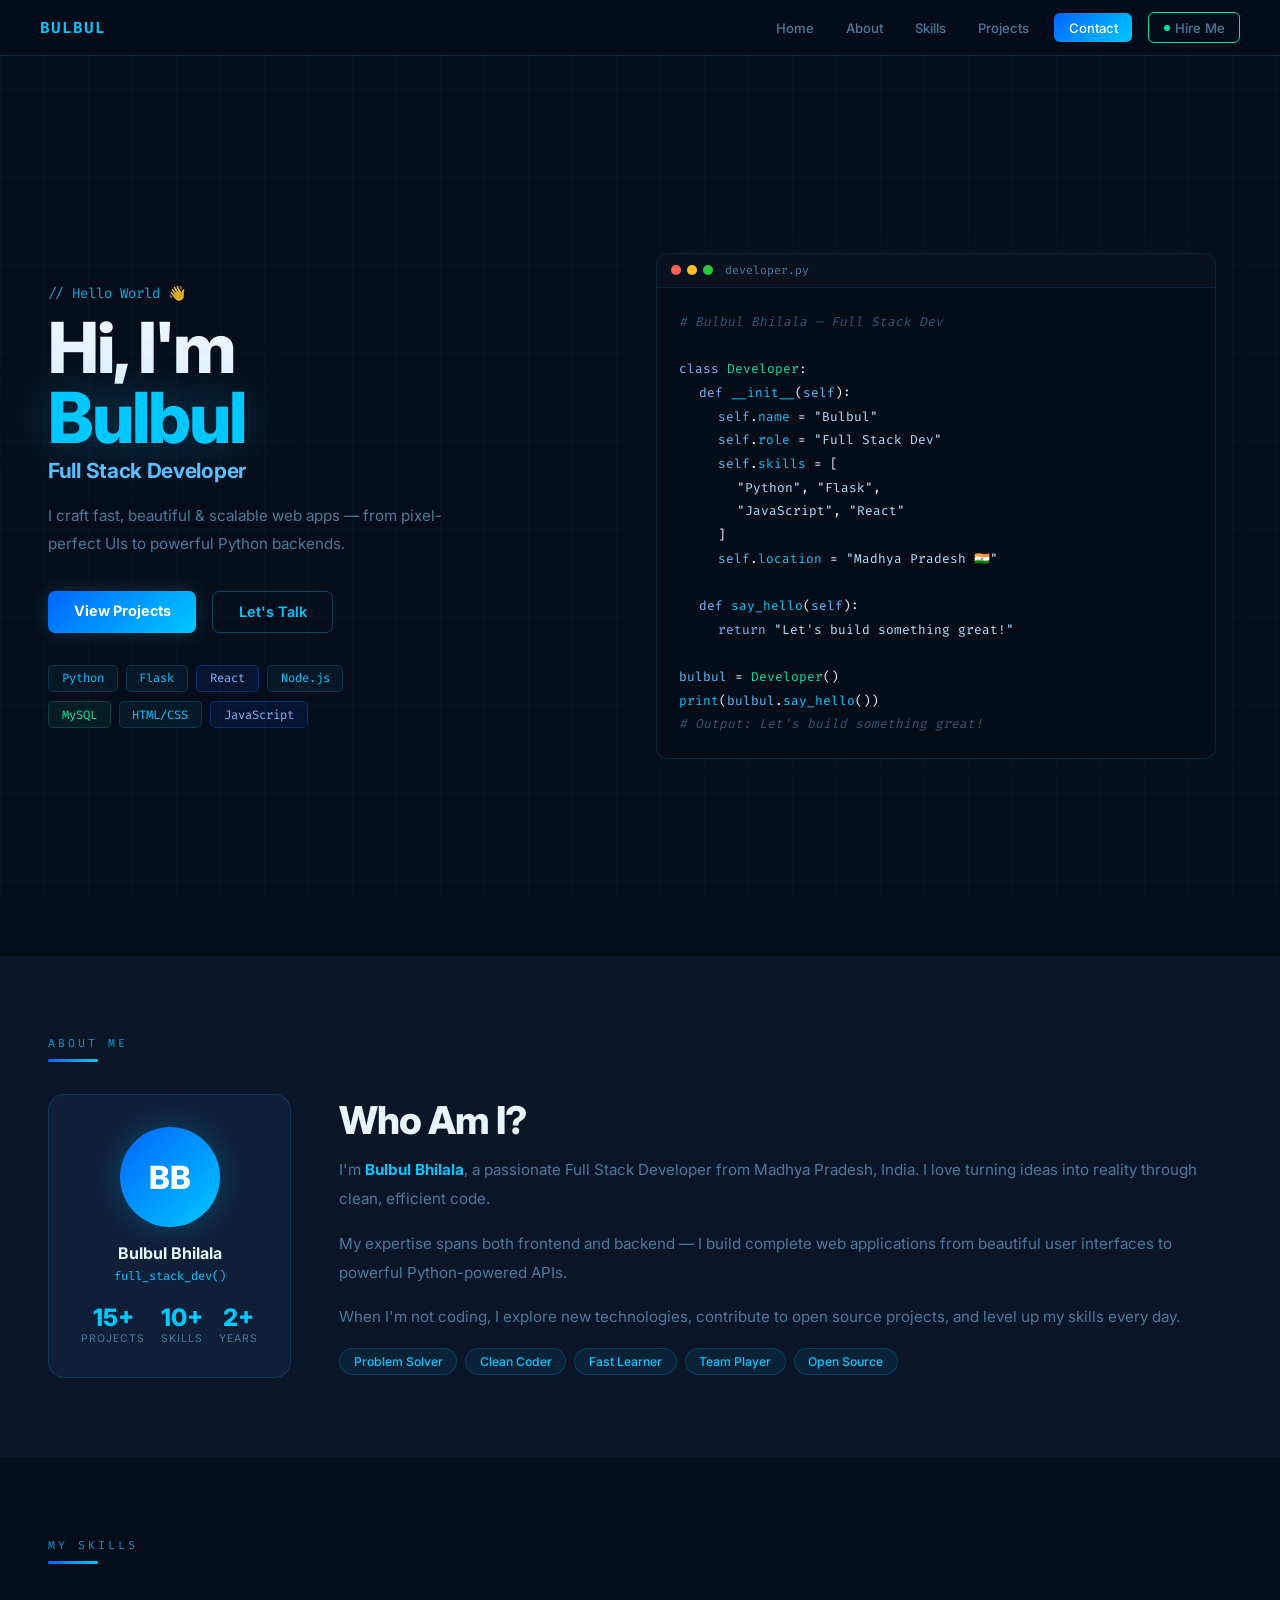
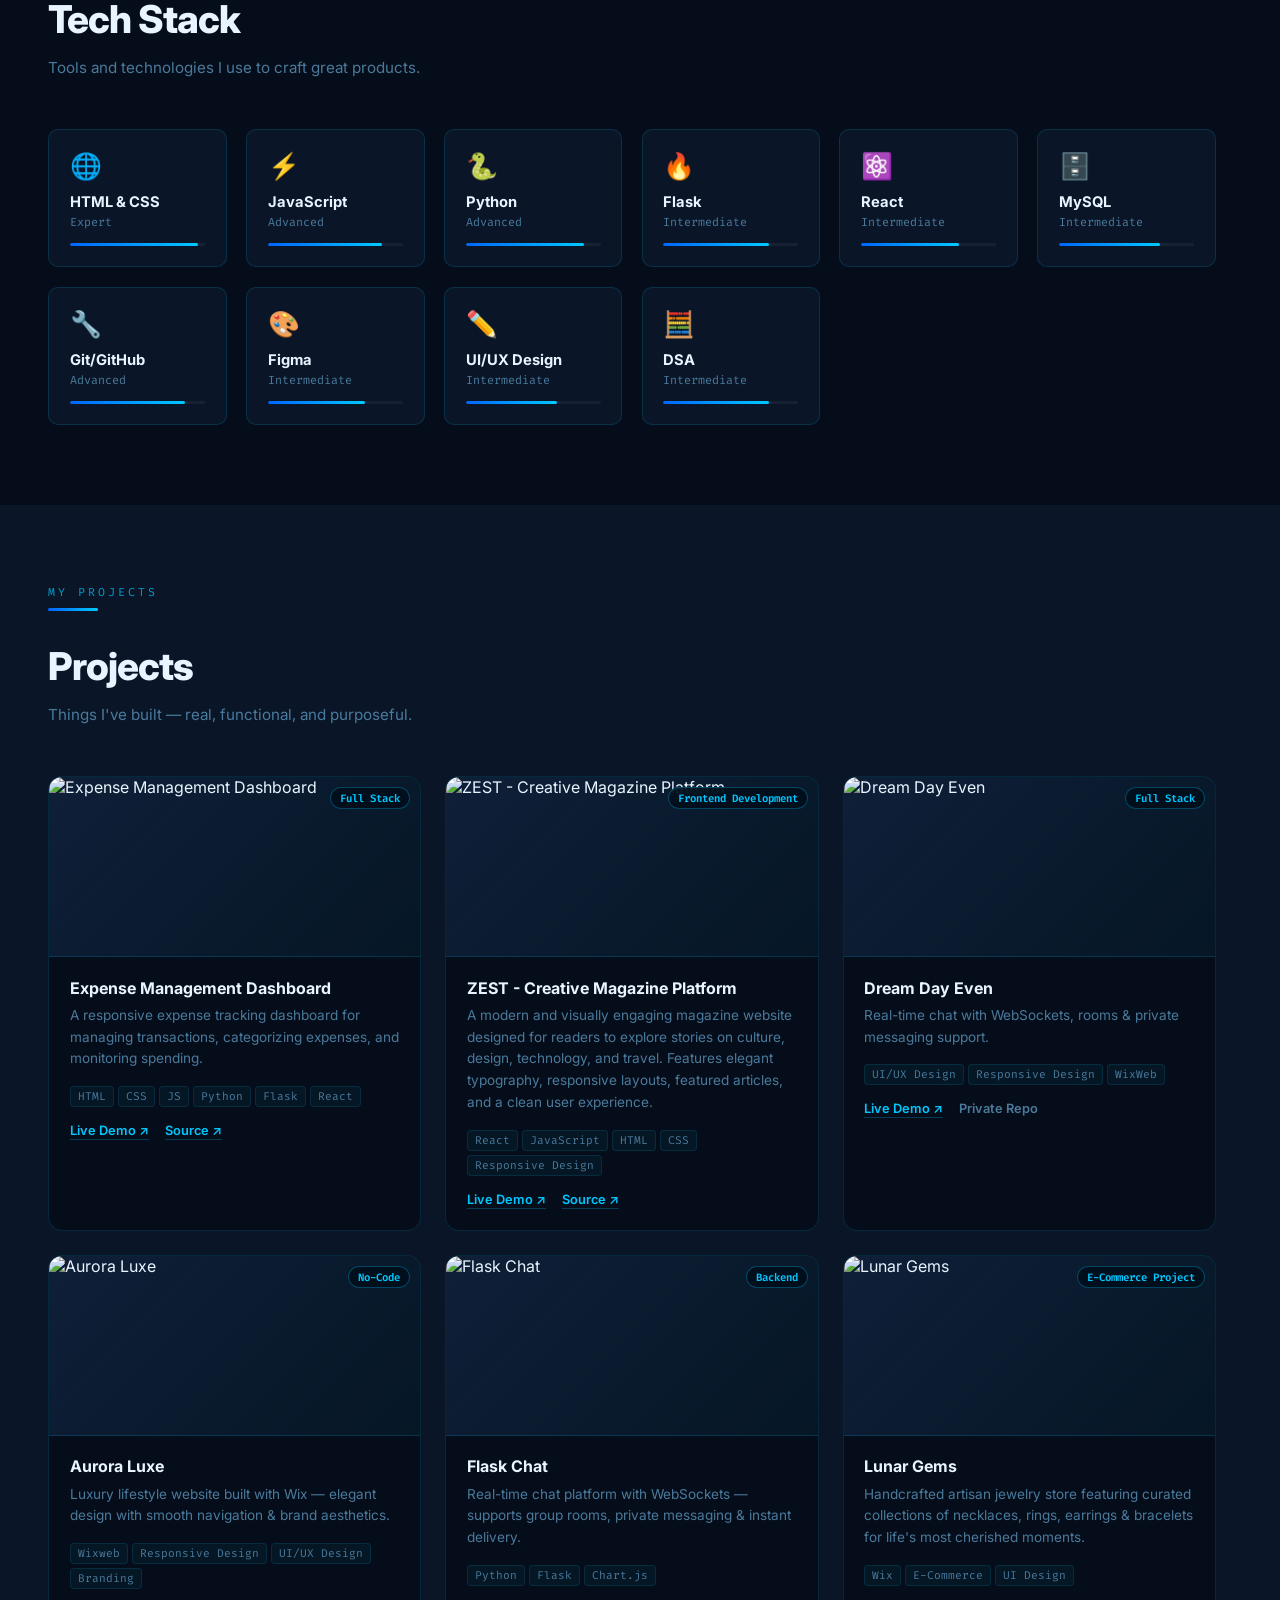
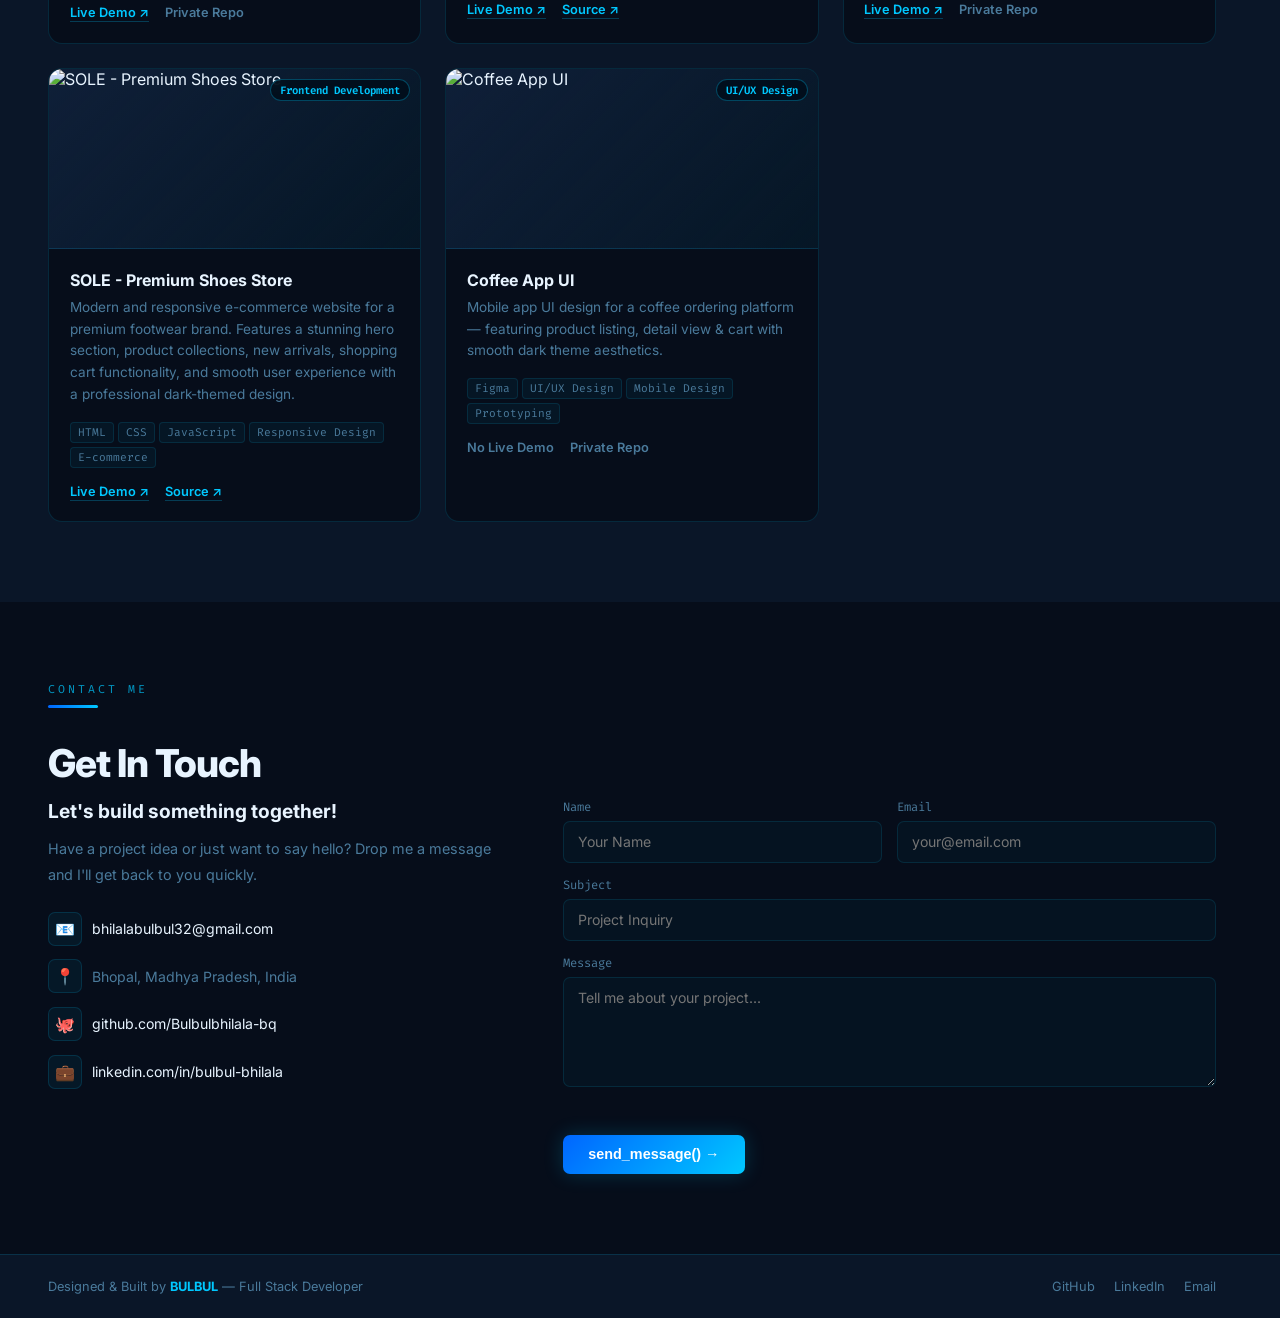
==== commit 0a5e0193: "save projects" ====
--- a/templates/index.html
+++ b/templates/index.html
@@ -336,15 +336,17 @@
    tags:["HTML","CSS","JS","Python","Flask","React"],
    live:"https://expense-tracker-2-qh4o.onrender.com/",
    github:"https://github.com"},
-  {
-    screenshot:"",
-    emoji:"🎉",
-    badge:"Backend",
-    title:"Flask Chat",
-   desc:"Real-time chat platform with WebSockets — supports group rooms, private messaging & instant delivery.",
-   tags:["Python","Flask","Chart.js"],
-   live:"https://zafran-backend-2.onrender.com",
-   github:"https://github.com"},
+
+{
+  screenshot: "static/images/zester.png",
+  emoji: "📰",
+  badge: "Frontend Development",
+  title: "ZEST - Creative Magazine Platform",
+  desc: "A modern and visually engaging magazine website designed for readers to explore stories on culture, design, technology, and travel. Features elegant typography, responsive layouts, featured articles, and a clean user experience.",
+  tags: ["React", "JavaScript", "HTML", "CSS", "Responsive Design"],
+  live: "https://zester2.vercel.app/",
+  github: "https://github.com/yourusername/zest"
+},
   {
     screenshot:"static/images/image.png",
     emoji:"💬",
@@ -364,6 +366,15 @@
 live: "https://bhilalabulbul32.wixsite.com/aurora-luxe",
 github: ""
   },
+   {
+    screenshot:"static/images/zefran.jpeg",
+    emoji:"🎉",
+    badge:"Backend",
+    title:"Flask Chat",
+   desc:"Real-time chat platform with WebSockets — supports group rooms, private messaging & instant delivery.",
+   tags:["Python","Flask","Chart.js"],
+   live:"https://zafran-backend-2.onrender.com",
+   github:"https://github.com"},
   {
   screenshot: "static/images/jewelry.png",
   emoji: "💍",
@@ -374,6 +385,16 @@
   live: "https://bhilalabulbul32.wixsite.com/lunar-gems",
   github: ""
 },
+{
+screenshot: "static/images/shoesstore.png",
+emoji: "👟",
+badge: "Frontend Development",
+title: "SOLE - Premium Shoes Store",
+desc: "Modern and responsive e-commerce website for a premium footwear brand. Features a stunning hero section, product collections, new arrivals, shopping cart functionality, and smooth user experience with a professional dark-themed design.",
+tags: ["HTML", "CSS", "JavaScript", "Responsive Design", "E-commerce"],
+live: "https://shoes-store-lake-one.vercel.app/",
+github: "https://github.com/yourusername/shoes-store"
+  },
   {
     screenshot: "static/images/mobileapp.png",
    emoji: "☕",
@@ -383,7 +404,7 @@
 tags: ["Figma", "UI/UX Design", "Mobile Design", "Prototyping"],
 live: "",
 github: ""
-  }
+  },
 ];
 
 const pg = document.getElementById('proj-grid');
